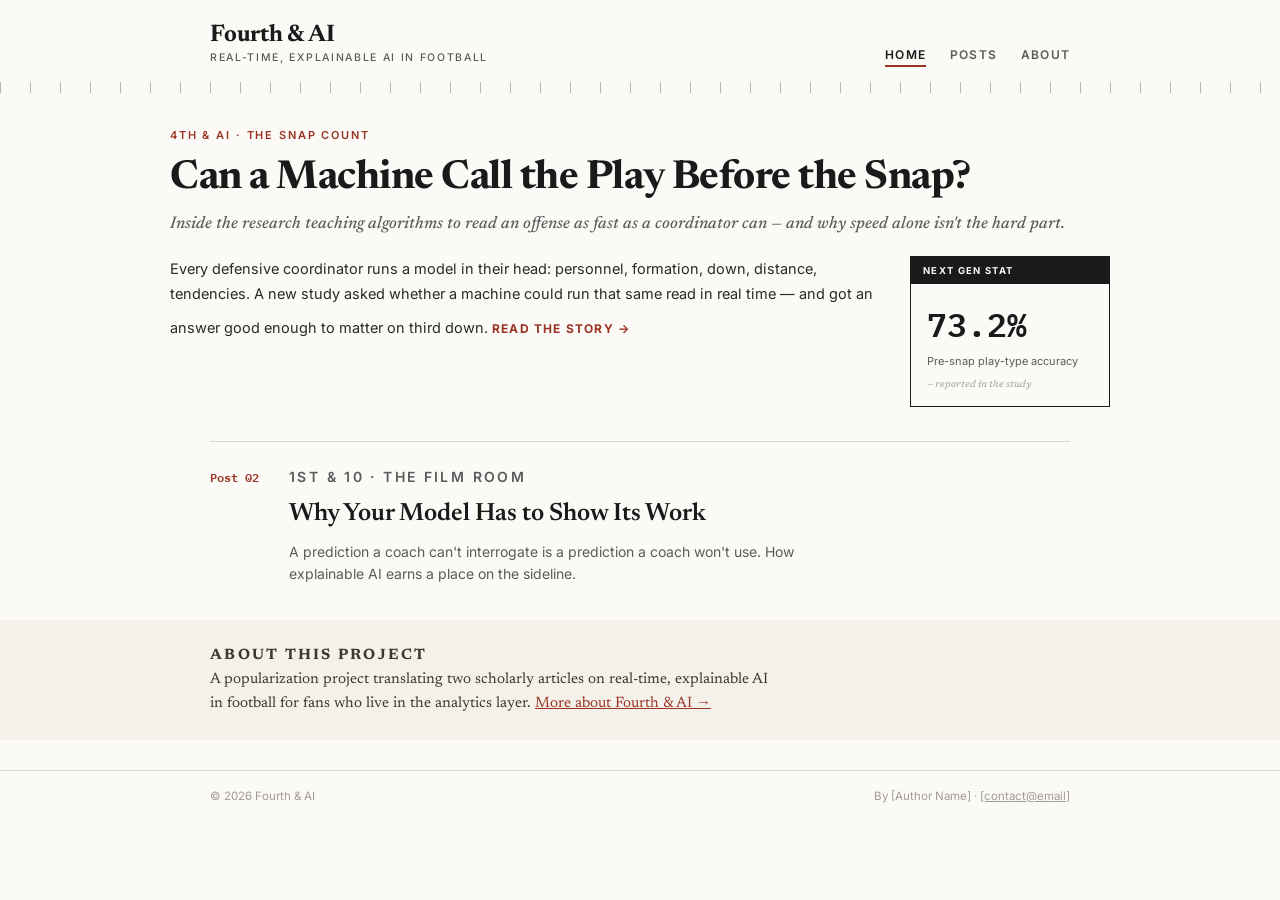
==== index.html @ 86296932 "feat: scaffold Fourth & AI blog Press Box editorial design (Newsreader/Inter/Plex Mono), hand-coded " ====
<!DOCTYPE html>
<html lang="en">
<head>
  <meta charset="UTF-8">
  <meta name="viewport" content="width=device-width, initial-scale=1">
  <title>Fourth &amp; AI — Real-time, explainable AI in football</title>
  <meta name="description" content="A popularization project translating scholarly research on real-time, explainable AI in American football for fans who live in the analytics layer.">

  <link rel="preconnect" href="https://fonts.googleapis.com">
  <link rel="preconnect" href="https://fonts.gstatic.com" crossorigin>
  <link rel="stylesheet" href="https://fonts.googleapis.com/css2?family=Newsreader:ital,opsz,wght@0,6..72,500;0,6..72,600;0,6..72,700;1,6..72,500;1,6..72,600&family=Inter:wght@400;500;600;700&family=IBM+Plex+Mono:wght@500;600&display=swap">
  <link rel="stylesheet" href="assets/css/styles.css">
</head>
<body>
  <a class="skip-link" href="#main">Skip to content</a>

  <header class="site-header">
    <div class="container">
      <nav class="nav" aria-label="Primary">
        <a class="brand" href="index.html">
          Fourth&nbsp;&amp;&nbsp;AI
          <small>Real-time, explainable AI in football</small>
        </a>
        <ul class="nav-links">
          <li><a href="index.html" aria-current="page">Home</a></li>
          <li><a href="posts/play-prediction.html">Posts</a></li>
          <li><a href="about.html">About</a></li>
        </ul>
      </nav>
    </div>
  </header>
  <div class="yard-line" aria-hidden="true"></div>

  <main class="site-main" id="main">

    <!-- ===== Featured lead = Post 1 ===== -->
    <article class="container hero">
      <!-- INSERT: Post 1 down-&-distance kicker / section label -->
      <p class="kicker">4th &amp; AI &middot; The Snap Count</p>
      <h1 class="headline">
        <!-- INSERT: Post 1 title -->
        <a href="posts/play-prediction.html">Can a Machine Call the Play Before the Snap?</a>
      </h1>
      <p class="dek">
        <!-- INSERT: Post 1 dek (one-sentence summary) -->
        Inside the research teaching algorithms to read an offense as fast as a coordinator can — and why speed alone isn't the hard part.
      </p>
      <div class="hero__row">
        <div class="hero__copy">
          <!-- INSERT: Post 1 teaser paragraph (2–3 sentences) -->
          Every defensive coordinator runs a model in their head: personnel, formation,
          down, distance, tendencies. A new study asked whether a machine could run that
          same read in real time — and got an answer good enough to matter on third down.
          <a class="read-link" href="posts/play-prediction.html">Read the story →</a>
        </div>
        <aside class="stat-card" aria-label="Key statistic">
          <div class="stat-card__tag">Next Gen Stat</div>
          <!-- INSERT: Post 1 headline stat -->
          <div class="stat-card__num">73.2%</div>
          <div class="stat-card__label">Pre-snap play-type accuracy</div>
          <div class="stat-card__src">— reported in the study</div>
        </aside>
      </div>
    </article>

    <!-- ===== Second story = Post 2 ===== -->
    <section class="container" aria-label="More posts">
      <div class="second-story">
        <div class="second-story__no">Post&nbsp;02</div>
        <div>
          <!-- INSERT: Post 2 down-&-distance kicker / section label -->
          <p class="kicker">1st &amp; 10 &middot; The Film Room</p>
          <h2 class="second-story__title">
            <!-- INSERT: Post 2 title -->
            <a href="posts/explainable-ai.html">Why Your Model Has to Show Its Work</a>
          </h2>
          <p>
            <!-- INSERT: Post 2 dek / teaser -->
            A prediction a coach can't interrogate is a prediction a coach won't use.
            How explainable AI earns a place on the sideline.
          </p>
        </div>
      </div>
    </section>

    <!-- ===== About teaser ===== -->
    <section class="about-strip" aria-label="About this project">
      <div class="container">
        <p class="about-strip__label">About this project</p>
        <p>
          <!-- INSERT: one-line project description -->
          A popularization project translating two scholarly articles on real-time,
          explainable AI in football for fans who live in the analytics layer.
          <a href="about.html">More about Fourth &amp; AI →</a>
        </p>
      </div>
    </section>

  </main>

  <footer class="site-footer">
    <div class="container">
      <span>© 2026 Fourth &amp; AI</span>
      <span>
        <!-- INSERT: author name + contact -->
        By [Author Name] · <a href="mailto:[contact@email]">[contact@email]</a>
      </span>
    </div>
  </footer>
</body>
</html>
---- assets/css/styles.css ----
/* ============================================================================
   Fourth & AI — Press Box design system
   One stylesheet. Sections: Tokens · Base · A11y · Layout · Header ·
   Progress bar · Editorial primitives · Homepage · Post page · Footer ·
   Responsive. Do not hardcode colors/fonts outside the token block.
   ========================================================================= */

/* ---------- Tokens ------------------------------------------------------- */
:root {
  /* Palette */
  --paper:  #FBFAF7;
  --ink:    #1A1A1A;
  --body:   #2c2a25;
  --muted:  #5b5b5b;
  --faint:  #a09c92;
  --rule:   #dcd9d2;
  --panel:  #f3f1ea;
  --accent: #9a3324;

  /* Type */
  --serif: "Newsreader", Georgia, "Times New Roman", serif;
  --sans:  "Inter", -apple-system, BlinkMacSystemFont, "Segoe UI", sans-serif;
  --mono:  "IBM Plex Mono", ui-monospace, "SF Mono", Menlo, monospace;

  /* Rhythm */
  --gutter: clamp(20px, 5vw, 40px);
  --maxw-wide: 940px;   /* homepage / chrome    */
  --maxw-read: 720px;   /* article reading width */

  --t-fast: .15s ease;
}

/* ---------- Base / reset ------------------------------------------------- */
*, *::before, *::after { box-sizing: border-box; }

html { -webkit-text-size-adjust: 100%; }

body {
  margin: 0;
  background: var(--paper);
  color: var(--ink);
  font-family: var(--sans);
  font-size: 16px;
  line-height: 1.6;
  -webkit-font-smoothing: antialiased;
  text-rendering: optimizeLegibility;
}

img { max-width: 100%; height: auto; display: block; }

a { color: var(--accent); }

h1, h2, h3 { margin: 0; font-weight: 700; }

/* ---------- Accessibility ----------------------------------------------- */
.skip-link {
  position: absolute;
  left: -9999px;
  top: 0;
  background: var(--ink);
  color: var(--paper);
  padding: 10px 16px;
  z-index: 100;
  font-family: var(--sans);
  font-size: 13px;
}
.skip-link:focus { left: 8px; top: 8px; }

:focus-visible {
  outline: 2px solid var(--accent);
  outline-offset: 2px;
  border-radius: 2px;
}

@media (prefers-reduced-motion: reduce) {
  *, *::before, *::after {
    animation-duration: .001ms !important;
    transition-duration: .001ms !important;
    scroll-behavior: auto !important;
  }
}

/* ---------- Layout ------------------------------------------------------- */
.container {
  width: 100%;
  max-width: var(--maxw-wide);
  margin: 0 auto;
  padding-left: var(--gutter);
  padding-right: var(--gutter);
}
.container--read { max-width: var(--maxw-read); }

.site-main { display: block; }

/* ---------- Header / nav ------------------------------------------------- */
.site-header { padding-top: 22px; }

.nav {
  display: flex;
  justify-content: space-between;
  align-items: flex-end;
  gap: 20px;
  padding-bottom: 18px;
}

.brand {
  font-family: var(--serif);
  font-weight: 700;
  font-size: clamp(20px, 3.4vw, 24px);
  letter-spacing: -.01em;
  color: var(--ink);
  text-decoration: none;
  line-height: 1.1;
}
.brand small {
  display: block;
  font-family: var(--sans);
  font-weight: 500;
  font-size: 10.5px;
  letter-spacing: .16em;
  text-transform: uppercase;
  color: var(--muted);
  margin-top: 4px;
}

.nav-links {
  display: flex;
  gap: 24px;
  margin: 0;
  padding: 0;
  list-style: none;
  font-size: 12px;
  font-weight: 600;
  letter-spacing: .1em;
  text-transform: uppercase;
}
.nav-links a {
  color: var(--muted);
  text-decoration: none;
  padding-bottom: 3px;
  transition: color var(--t-fast);
}
.nav-links a:hover { color: var(--ink); }
.nav-links a[aria-current="page"] {
  color: var(--ink);
  border-bottom: 2px solid var(--accent);
}

/* Yard-line hairline divider */
.yard-line {
  height: 11px;
  background: repeating-linear-gradient(90deg, var(--ink) 0 1px, transparent 1px 30px);
  opacity: .30;
}

/* ---------- Field scroll-progress bar ------------------------------------ */
.field-progress {
  position: sticky;
  top: 0;
  z-index: 50;
  height: 26px;
  background: var(--panel);
  border-bottom: 1px solid var(--rule);
  background-image: repeating-linear-gradient(90deg, #cfcbc0 0 1px, transparent 1px 9.9%);
  overflow: hidden;
}
.field-progress__fill {
  position: absolute;
  inset: 0 auto 0 0;
  width: 0;
  background: linear-gradient(90deg, #9a332422, #9a332433);
  border-right: 2px solid var(--accent);
}
.field-progress__ball {
  position: absolute;
  top: 50%;
  left: 0;
  transform: translate(-50%, -50%);
  width: 13px;
  height: 9px;
  background: var(--accent);
  border-radius: 50%;
}
.field-progress__endzone {
  position: absolute;
  inset: 0 0 0 auto;
  width: 9%;
  background: repeating-linear-gradient(45deg, #9a33241a 0 4px, transparent 4px 8px);
  border-left: 1px solid #cfcbc0;
}
.field-progress__nums {
  position: absolute;
  inset: 0;
  display: flex;
  justify-content: space-around;
  align-items: center;
  font-family: var(--mono);
  font-size: 9px;
  color: var(--faint);
  letter-spacing: .05em;
  pointer-events: none;
}

/* ---------- Editorial primitives ---------------------------------------- */
.kicker {
  font-family: var(--sans);
  font-size: 11px;
  font-weight: 600;
  letter-spacing: .17em;
  text-transform: uppercase;
  color: var(--accent);
  margin: 0;
}

.headline {
  font-family: var(--serif);
  font-weight: 700;
  font-size: clamp(28px, 6vw, 40px);
  line-height: 1.1;
  letter-spacing: -.012em;
  color: var(--ink);
  margin: 12px 0 10px;
}
.headline a { color: inherit; text-decoration: none; }
.headline a:hover { color: var(--accent); }

.dek {
  font-family: var(--serif);
  font-style: italic;
  font-weight: 500;
  font-size: clamp(15px, 2.4vw, 17px);
  color: var(--muted);
  margin: 0;
}

.byline {
  font-family: var(--sans);
  font-size: 12px;
  color: var(--muted);
  letter-spacing: .02em;
  margin-top: 14px;
}
.byline b { color: var(--ink); font-weight: 600; }

/* Stat-card callout — shared shell */
.stat-card {
  border: 1px solid var(--ink);
  background: var(--paper);
  flex: 0 0 auto;
}
.stat-card__tag {
  background: var(--ink);
  color: var(--paper);
  font-family: var(--sans);
  font-size: 9.5px;
  font-weight: 700;
  letter-spacing: .14em;
  text-transform: uppercase;
  padding: 6px 12px;
}
.stat-card__num {
  font-family: var(--mono);
  font-weight: 600;
  font-size: 33px;
  padding: 14px 16px 2px;
}
.stat-card__label {
  font-family: var(--sans);
  font-size: 11px;
  color: var(--muted);
  padding: 0 16px 8px;
}
.stat-card__src {
  font-family: var(--serif);
  font-style: italic;
  font-size: 9.5px;
  color: var(--faint);
  padding: 0 16px 13px;
}

/* ---------- Homepage ----------------------------------------------------- */
.hero { padding: 34px 0 26px; }
.hero__row {
  display: flex;
  gap: 34px;
  align-items: flex-start;
  margin-top: 18px;
}
.hero__copy {
  flex: 1;
  font-family: var(--sans);
  font-size: 14.5px;
  line-height: 1.75;
  color: var(--body);
}
.read-link {
  display: inline-block;
  margin-top: 12px;
  font-family: var(--sans);
  font-size: 12px;
  font-weight: 700;
  letter-spacing: .1em;
  text-transform: uppercase;
  color: var(--accent);
  text-decoration: none;
}
.read-link:hover { text-decoration: underline; text-underline-offset: 3px; }
.hero .stat-card { width: 200px; }

.second-story {
  border-top: 1px solid var(--rule);
  margin-top: 8px;
  padding: 22px 0 30px;
  display: flex;
  gap: 30px;
  align-items: baseline;
}
.second-story__no {
  font-family: var(--mono);
  font-size: 12px;
  font-weight: 600;
  color: var(--accent);
  padding-top: 4px;
  white-space: nowrap;
}
.second-story__title {
  font-family: var(--serif);
  font-weight: 600;
  font-size: clamp(20px, 3.6vw, 25px);
  margin: 6px 0;
}
.second-story__title a { color: inherit; text-decoration: none; }
.second-story__title a:hover { color: var(--accent); }
.second-story p {
  font-family: var(--sans);
  font-size: 14px;
  color: var(--muted);
  margin: 0;
  line-height: 1.6;
  max-width: 60ch;
}

.about-strip {
  background: var(--panel);
  margin-top: 4px;
}
.about-strip .container { padding-top: 24px; padding-bottom: 24px; }
.about-strip__label {
  font-family: var(--sans);
  font-size: 10.5px;
  font-weight: 700;
  letter-spacing: .15em;
  text-transform: uppercase;
  color: var(--muted);
  margin: 0 0 7px;
}
.about-strip p {
  font-family: var(--serif);
  font-size: 15px;
  color: #3a382f;
  margin: 0;
  max-width: 62ch;
  line-height: 1.6;
}
.about-strip a { color: var(--accent); }

/* ---------- Post page ---------------------------------------------------- */
.article { padding: 30px 0 10px; }

.prose {
  font-family: var(--sans);
  font-size: 16px;
  line-height: 1.85;
  color: var(--body);
  margin-top: 22px;
}
.prose p { margin: 0 0 16px; }
.prose a {
  color: var(--accent);
  text-decoration: underline;
  text-underline-offset: 3px;
  text-decoration-thickness: 1px;
  font-weight: 500;
}
.prose h2 {
  font-family: var(--serif);
  font-weight: 600;
  font-size: 24px;
  margin: 30px 0 10px;
}

/* In-article floated stat card */
.stat-card--float {
  float: right;
  width: 200px;
  margin: 4px 0 18px 28px;
}

/* Coach's-note pull quote */
.coach-note {
  clear: both;
  border-left: 3px solid var(--accent);
  margin: 24px 0;
  padding: 6px 0 6px 22px;
}
.coach-note__label {
  font-family: var(--sans);
  font-size: 10px;
  font-weight: 700;
  letter-spacing: .18em;
  text-transform: uppercase;
  color: var(--accent);
  margin: 0 0 7px;
}
.coach-note__quote {
  font-family: var(--serif);
  font-style: italic;
  font-weight: 500;
  font-size: clamp(19px, 3.4vw, 22px);
  line-height: 1.4;
  color: var(--ink);
  margin: 0;
}

/* Game Notes — Sources box */
.sources {
  clear: both;
  border-top: 2px solid var(--ink);
  margin-top: 28px;
  padding-top: 14px;
}
.sources__label {
  font-family: var(--sans);
  font-size: 10.5px;
  font-weight: 700;
  letter-spacing: .16em;
  text-transform: uppercase;
  color: var(--muted);
  margin: 0 0 10px;
}
.sources__item {
  font-family: var(--sans);
  font-size: 13px;
  color: #3a382f;
  line-height: 1.6;
  margin: 0 0 8px;
}
.sources__item cite { font-style: italic; }
.sources__item a { color: var(--accent); }

/* ---------- Footer ------------------------------------------------------- */
.site-footer {
  border-top: 1px solid var(--rule);
  margin-top: 30px;
}
.site-footer .container {
  padding-top: 16px;
  padding-bottom: 22px;
  display: flex;
  justify-content: space-between;
  gap: 16px;
  flex-wrap: wrap;
  font-family: var(--sans);
  font-size: 11.5px;
  color: var(--faint);
}
.site-footer a { color: var(--faint); }
.site-footer a:hover { color: var(--accent); }

/* ---------- Responsive (<= 720px) --------------------------------------- */
@media (max-width: 720px) {
  .nav {
    flex-direction: column;
    align-items: flex-start;
    gap: 14px;
  }
  .nav-links { gap: 18px; flex-wrap: wrap; }

  .hero__row { flex-direction: column; gap: 22px; }
  .hero .stat-card { width: 100%; }

  .second-story { flex-direction: column; gap: 8px; }

  .stat-card--float {
    float: none;
    width: 100%;
    margin: 18px 0;
  }
}
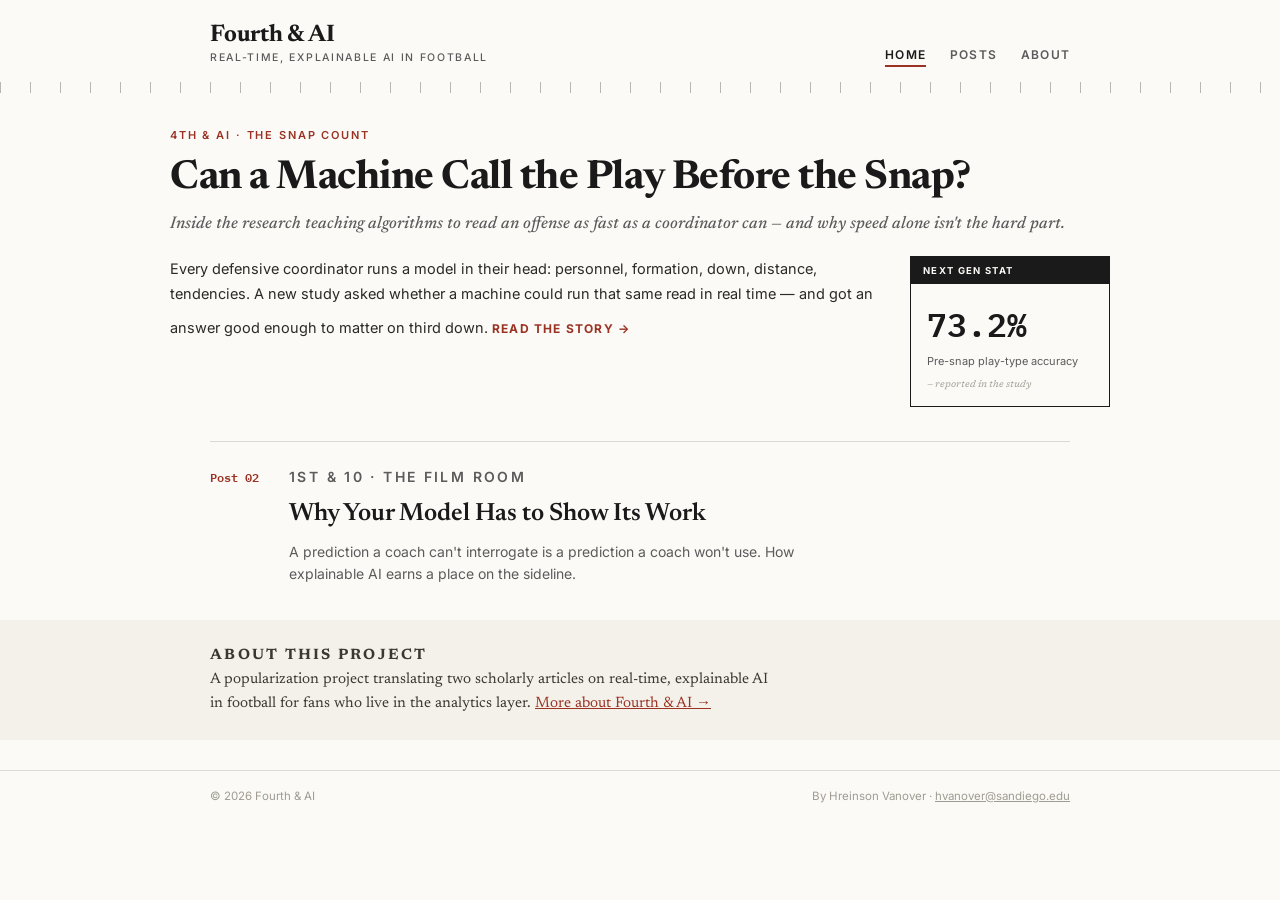
==== commit 58af5a74: "content: add author identity and About copy (Hreinson Vanover) - Footer contact on all pages: Hreins" ====
--- a/index.html
+++ b/index.html
@@ -102,8 +102,7 @@
     <div class="container">
       <span>© 2026 Fourth &amp; AI</span>
       <span>
-        <!-- INSERT: author name + contact -->
-        By [Author Name] · <a href="mailto:[contact@email]">[contact@email]</a>
+        By Hreinson Vanover · <a href="mailto:hvanover@sandiego.edu">hvanover@sandiego.edu</a>
       </span>
     </div>
   </footer>
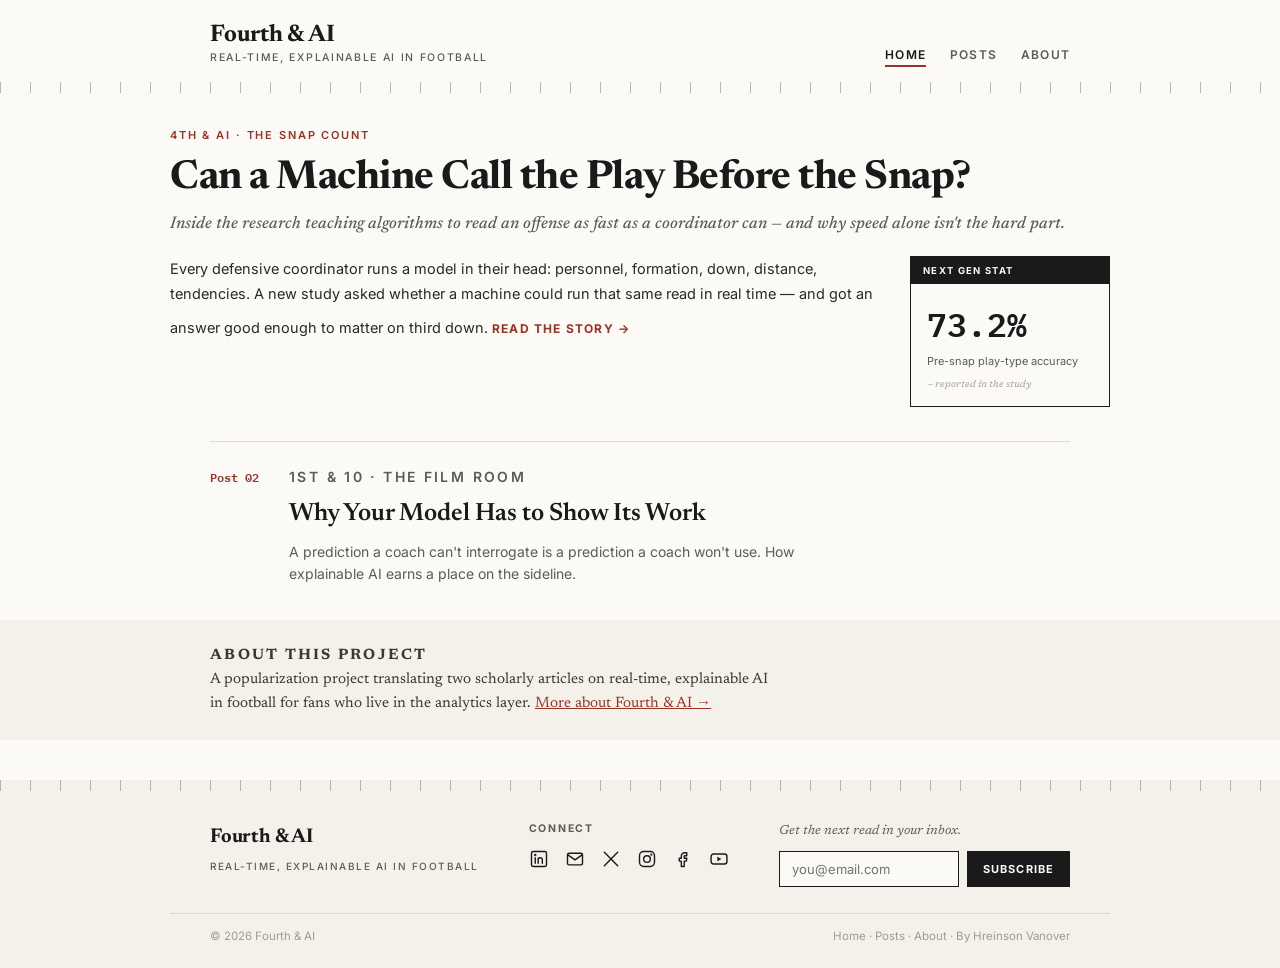
==== commit 2458475f: "feat: add richer footer, connect icons, decorative subscribe, post sign-off/share/back-to-top - Site" ====
--- a/index.html
+++ b/index.html
@@ -99,10 +99,35 @@
   </main>
 
   <footer class="site-footer">
-    <div class="container">
+    <div class="site-footer__yard" aria-hidden="true"></div>
+    <div class="container site-footer__grid">
+      <div class="site-footer__brand">
+        <span class="site-footer__name">Fourth &amp; AI</span>
+        <span class="site-footer__tag">Real-time, explainable AI in football</span>
+      </div>
+      <div class="connect">
+        <p class="connect__label">Connect</p>
+        <div class="connect__icons">
+          <a class="connect__icon" href="https://www.linkedin.com/in/hreinsonvanover/" target="_blank" rel="noopener" aria-label="LinkedIn"><svg viewBox="0 0 24 24"><rect x="3" y="3" width="18" height="18" rx="2"/><line x1="7.5" y1="10.5" x2="7.5" y2="17"/><circle cx="7.5" cy="7.2" r="0.6"/><path d="M11 17v-4a2.5 2.5 0 0 1 5 0v4M11 11v6"/></svg></a>
+          <a class="connect__icon" href="mailto:hvanover@sandiego.edu" aria-label="Email"><svg viewBox="0 0 24 24"><rect x="3" y="5" width="18" height="14" rx="2"/><path d="M3.5 7l8.5 6 8.5-6"/></svg></a>
+          <span class="connect__icon connect__icon--dead" aria-hidden="true"><svg viewBox="0 0 24 24"><path d="M4 4l16 16M20 4L4 20"/></svg></span>
+          <span class="connect__icon connect__icon--dead" aria-hidden="true"><svg viewBox="0 0 24 24"><rect x="3" y="3" width="18" height="18" rx="5"/><circle cx="12" cy="12" r="4"/><circle cx="17.2" cy="6.8" r="0.5"/></svg></span>
+          <span class="connect__icon connect__icon--dead" aria-hidden="true"><svg viewBox="0 0 24 24"><path d="M14 8h2.5V4.5H14a4 4 0 0 0-4 4V11H7.5v3.5H10V21h3.5v-6.5H16L16.5 11H13.5V8.5A.5.5 0 0 1 14 8z"/></svg></span>
+          <span class="connect__icon connect__icon--dead" aria-hidden="true"><svg viewBox="0 0 24 24"><rect x="2.5" y="6" width="19" height="12" rx="3"/><path d="M10 9.2l5 2.8-5 2.8z" fill="currentColor" stroke="none"/></svg></span>
+        </div>
+      </div>
+      <div class="subscribe">
+        <label class="subscribe__label" for="sub-footer">Get the next read in your inbox.</label>
+        <form class="subscribe__form" onsubmit="return false">
+          <input class="subscribe__input" id="sub-footer" type="email" placeholder="you@email.com" aria-label="Email address">
+          <button class="subscribe__btn" type="button">Subscribe</button>
+        </form>
+      </div>
+    </div>
+    <div class="container site-footer__base">
       <span>© 2026 Fourth &amp; AI</span>
-      <span>
-        By Hreinson Vanover · <a href="mailto:hvanover@sandiego.edu">hvanover@sandiego.edu</a>
+      <span class="site-footer__nav">
+        <a href="index.html">Home</a> · <a href="posts/play-prediction.html">Posts</a> · <a href="about.html">About</a> · By Hreinson Vanover
       </span>
     </div>
   </footer>
--- a/assets/css/styles.css
+++ b/assets/css/styles.css
@@ -448,24 +448,210 @@
 .sources__item cite { font-style: italic; }
 .sources__item a { color: var(--accent); }
 
-/* ---------- Footer ------------------------------------------------------- */
+/* ---------- Footer / Connect / Subscribe -------------------------------- */
 .site-footer {
+  margin-top: 40px;
+  background: var(--panel);
+}
+.site-footer__yard {
+  height: 11px;
+  background: repeating-linear-gradient(90deg, var(--ink) 0 1px, transparent 1px 30px);
+  opacity: .30;
+}
+.site-footer__grid {
+  display: flex;
+  justify-content: space-between;
+  gap: 40px;
+  flex-wrap: wrap;
+  padding-top: 30px;
+  padding-bottom: 26px;
+  font-family: var(--sans);
+}
+.site-footer__name {
+  display: block;
+  font-family: var(--serif);
+  font-weight: 700;
+  font-size: 20px;
+  letter-spacing: -.01em;
+  color: var(--ink);
+}
+.site-footer__tag {
+  display: block;
+  margin-top: 5px;
+  font-size: 10px;
+  font-weight: 500;
+  letter-spacing: .15em;
+  text-transform: uppercase;
+  color: var(--muted);
+}
+
+/* Connect — shared icon row (footer + post sign-off) */
+.connect__label {
+  margin: 0 0 12px;
+  font-size: 10.5px;
+  font-weight: 700;
+  letter-spacing: .16em;
+  text-transform: uppercase;
+  color: var(--muted);
+}
+.connect__icons { display: flex; gap: 16px; }
+.connect__icon {
+  display: inline-flex;
+  width: 20px;
+  height: 20px;
+  color: var(--ink);
+}
+.connect__icon svg {
+  width: 100%;
+  height: 100%;
+  stroke: currentColor;
+  stroke-width: 1.7;
+  fill: none;
+  stroke-linecap: round;
+  stroke-linejoin: round;
+}
+a.connect__icon { transition: color var(--t-fast), transform var(--t-fast); }
+a.connect__icon:hover { color: var(--accent); transform: translateY(-2px); }
+.connect__icon--dead { cursor: default; }
+
+/* Subscribe — decorative only (inert by design) */
+.subscribe__label {
+  display: block;
+  margin-bottom: 10px;
+  font-family: var(--serif);
+  font-style: italic;
+  font-size: 13px;
+  color: var(--muted);
+}
+.subscribe__form { display: flex; gap: 8px; flex-wrap: wrap; }
+.subscribe__input {
+  width: 180px;
+  max-width: 100%;
+  padding: 9px 12px;
+  font-family: var(--sans);
+  font-size: 13px;
+  color: var(--ink);
+  background: var(--paper);
+  border: 1px solid var(--ink);
+  border-radius: 0;
+  outline: none;
+}
+.subscribe__btn {
+  padding: 9px 16px;
+  font-family: var(--sans);
+  font-size: 11px;
+  font-weight: 700;
+  letter-spacing: .1em;
+  text-transform: uppercase;
+  color: var(--paper);
+  background: var(--ink);
+  border: 0;
+  cursor: pointer;
+  transition: background var(--t-fast);
+}
+.subscribe__btn:hover { background: var(--accent); }
+
+/* Footer base row */
+.site-footer__base {
+  display: flex;
+  justify-content: space-between;
+  gap: 10px 16px;
+  flex-wrap: wrap;
+  padding-top: 13px;
+  padding-bottom: 22px;
   border-top: 1px solid var(--rule);
-  margin-top: 30px;
-}
-.site-footer .container {
-  padding-top: 16px;
-  padding-bottom: 22px;
-  display: flex;
-  justify-content: space-between;
-  gap: 16px;
-  flex-wrap: wrap;
   font-family: var(--sans);
   font-size: 11.5px;
   color: var(--faint);
 }
-.site-footer a { color: var(--faint); }
-.site-footer a:hover { color: var(--accent); }
+.site-footer__base a { color: var(--faint); text-decoration: none; }
+.site-footer__base a:hover { color: var(--accent); }
+
+/* ---------- Post engagement: sign-off · share · back-to-top ------------- */
+.post-signoff {
+  clear: both;
+  margin-top: 30px;
+  padding: 22px 24px;
+  background: var(--panel);
+  border: 1px solid var(--rule);
+  display: flex;
+  justify-content: space-between;
+  align-items: center;
+  gap: 24px;
+  flex-wrap: wrap;
+}
+.post-signoff__lead {
+  margin: 0 0 4px;
+  font-family: var(--serif);
+  font-style: italic;
+  font-size: 16px;
+  color: var(--ink);
+}
+.post-signoff__sub {
+  margin: 0;
+  font-family: var(--sans);
+  font-size: 12px;
+  color: var(--muted);
+}
+
+.share { display: flex; align-items: center; gap: 12px; margin-top: 14px; }
+.share__label {
+  font-family: var(--sans);
+  font-size: 10.5px;
+  font-weight: 700;
+  letter-spacing: .16em;
+  text-transform: uppercase;
+  color: var(--muted);
+}
+.share__icons { display: flex; gap: 12px; }
+.share__icons a {
+  display: inline-flex;
+  width: 18px;
+  height: 18px;
+  color: var(--ink);
+  transition: color var(--t-fast), transform var(--t-fast);
+}
+.share__icons svg {
+  width: 100%;
+  height: 100%;
+  stroke: currentColor;
+  stroke-width: 1.7;
+  fill: none;
+  stroke-linecap: round;
+  stroke-linejoin: round;
+}
+.share__icons a:hover { color: var(--accent); transform: translateY(-2px); }
+
+.back-to-top {
+  position: fixed;
+  right: 20px;
+  bottom: 20px;
+  z-index: 60;
+  width: 42px;
+  height: 42px;
+  display: flex;
+  align-items: center;
+  justify-content: center;
+  color: var(--paper);
+  background: var(--ink);
+  border: 0;
+  cursor: pointer;
+  opacity: 0;
+  pointer-events: none;
+  transform: translateY(8px);
+  transition: opacity .2s, transform .2s, background var(--t-fast);
+}
+.back-to-top.is-visible { opacity: 1; pointer-events: auto; transform: translateY(0); }
+.back-to-top:hover { background: var(--accent); }
+.back-to-top svg {
+  width: 18px;
+  height: 18px;
+  stroke: currentColor;
+  stroke-width: 2;
+  fill: none;
+  stroke-linecap: round;
+  stroke-linejoin: round;
+}
 
 /* ---------- Responsive (<= 720px) --------------------------------------- */
 @media (max-width: 720px) {
@@ -486,4 +672,10 @@
     width: 100%;
     margin: 18px 0;
   }
-}
+
+  .site-footer__grid { flex-direction: column; gap: 26px; }
+  .connect__icons { flex-wrap: wrap; }
+  .subscribe__input { width: 100%; }
+  .post-signoff { flex-direction: column; align-items: flex-start; }
+  .back-to-top { right: 14px; bottom: 14px; }
+}
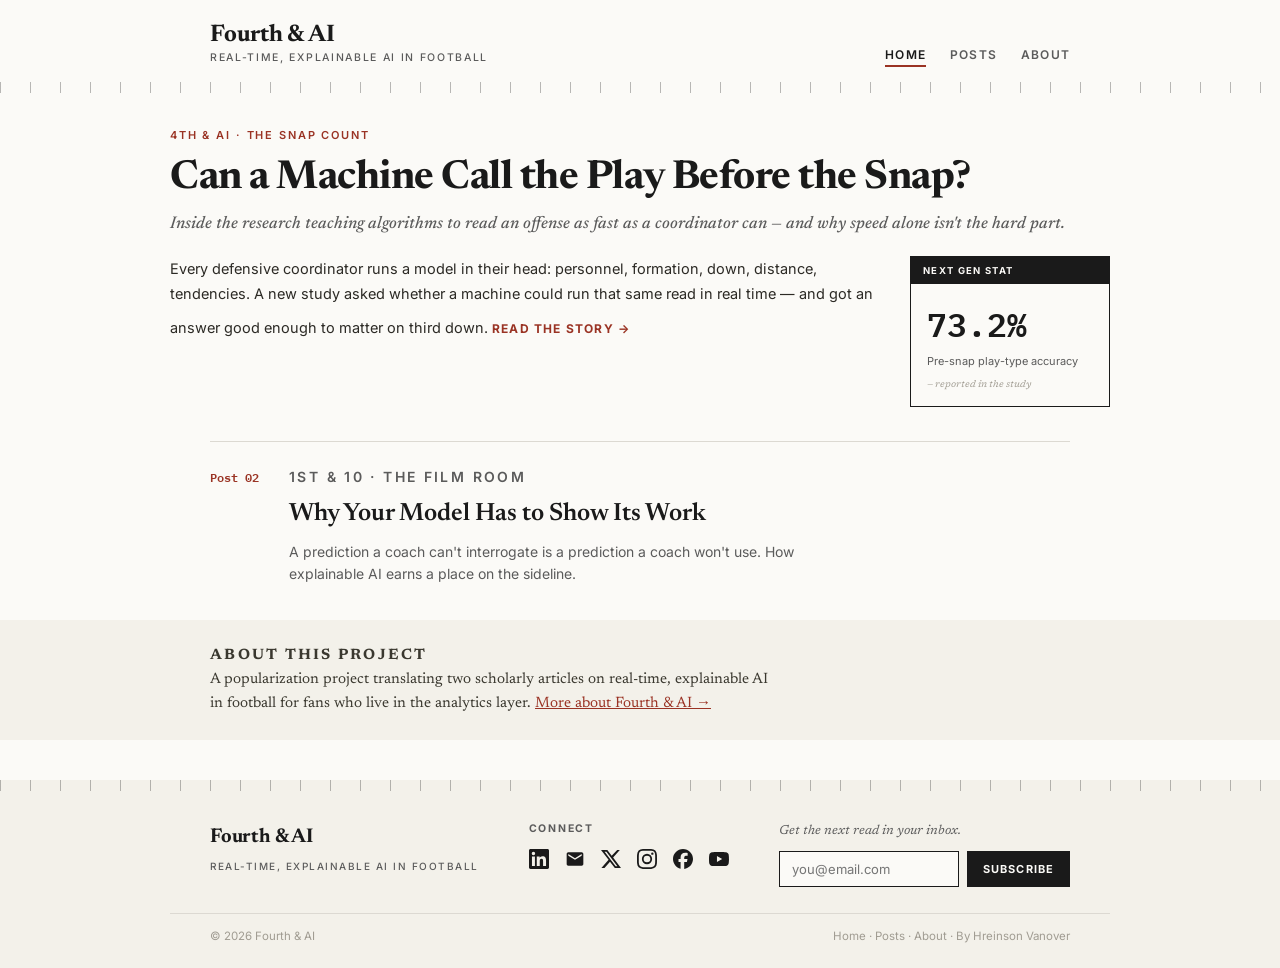
==== commit 0913951d: "fix: replace placeholder connect/share icons with accurate brand glyphs The hand-drawn rect/path SVG" ====
--- a/index.html
+++ b/index.html
@@ -108,12 +108,12 @@
       <div class="connect">
         <p class="connect__label">Connect</p>
         <div class="connect__icons">
-          <a class="connect__icon" href="https://www.linkedin.com/in/hreinsonvanover/" target="_blank" rel="noopener" aria-label="LinkedIn"><svg viewBox="0 0 24 24"><rect x="3" y="3" width="18" height="18" rx="2"/><line x1="7.5" y1="10.5" x2="7.5" y2="17"/><circle cx="7.5" cy="7.2" r="0.6"/><path d="M11 17v-4a2.5 2.5 0 0 1 5 0v4M11 11v6"/></svg></a>
-          <a class="connect__icon" href="mailto:hvanover@sandiego.edu" aria-label="Email"><svg viewBox="0 0 24 24"><rect x="3" y="5" width="18" height="14" rx="2"/><path d="M3.5 7l8.5 6 8.5-6"/></svg></a>
-          <span class="connect__icon connect__icon--dead" aria-hidden="true"><svg viewBox="0 0 24 24"><path d="M4 4l16 16M20 4L4 20"/></svg></span>
-          <span class="connect__icon connect__icon--dead" aria-hidden="true"><svg viewBox="0 0 24 24"><rect x="3" y="3" width="18" height="18" rx="5"/><circle cx="12" cy="12" r="4"/><circle cx="17.2" cy="6.8" r="0.5"/></svg></span>
-          <span class="connect__icon connect__icon--dead" aria-hidden="true"><svg viewBox="0 0 24 24"><path d="M14 8h2.5V4.5H14a4 4 0 0 0-4 4V11H7.5v3.5H10V21h3.5v-6.5H16L16.5 11H13.5V8.5A.5.5 0 0 1 14 8z"/></svg></span>
-          <span class="connect__icon connect__icon--dead" aria-hidden="true"><svg viewBox="0 0 24 24"><rect x="2.5" y="6" width="19" height="12" rx="3"/><path d="M10 9.2l5 2.8-5 2.8z" fill="currentColor" stroke="none"/></svg></span>
+          <a class="connect__icon" href="https://www.linkedin.com/in/hreinsonvanover/" target="_blank" rel="noopener" aria-label="LinkedIn"><svg viewBox="0 0 24 24"><path d="M20.447 20.452h-3.554v-5.569c0-1.328-.027-3.037-1.852-3.037-1.853 0-2.136 1.445-2.136 2.939v5.667H9.351V9h3.414v1.561h.046c.477-.9 1.637-1.85 3.37-1.85 3.601 0 4.267 2.37 4.267 5.455v6.286zM5.337 7.433a2.062 2.062 0 0 1-2.063-2.065 2.064 2.064 0 1 1 2.063 2.065zm1.782 13.019H3.555V9h3.564v11.452zM22.225 0H1.771C.792 0 0 .774 0 1.729v20.542C0 23.227.792 24 1.771 24h20.451C23.2 24 24 23.227 24 22.271V1.729C24 .774 23.2 0 22.222 0h.003z"/></svg></a>
+          <a class="connect__icon" href="mailto:hvanover@sandiego.edu" aria-label="Email"><svg viewBox="0 0 24 24"><path d="M20 4H4c-1.1 0-2 .9-2 2v12c0 1.1.9 2 2 2h16c1.1 0 2-.9 2-2V6c0-1.1-.9-2-2-2zm0 4-8 5-8-5V6l8 5 8-5v2z"/></svg></a>
+          <span class="connect__icon connect__icon--dead" aria-hidden="true"><svg viewBox="0 0 24 24"><path d="M18.901 1.153h3.68l-8.04 9.19L24 22.846h-7.406l-5.8-7.584-6.638 7.584H.474l8.6-9.83L0 1.154h7.594l5.243 6.932 6.591-6.933zm-1.291 19.494h2.039L6.486 3.24H4.298z"/></svg></span>
+          <span class="connect__icon connect__icon--dead" aria-hidden="true"><svg viewBox="0 0 24 24"><path d="M12 2.163c3.204 0 3.584.012 4.85.07 3.252.148 4.771 1.691 4.919 4.919.058 1.265.069 1.645.069 4.849 0 3.205-.012 3.584-.069 4.849-.149 3.225-1.664 4.771-4.919 4.919-1.266.058-1.644.07-4.85.07-3.204 0-3.584-.012-4.849-.07-3.26-.149-4.771-1.699-4.919-4.92-.058-1.265-.07-1.644-.07-4.849 0-3.204.013-3.583.07-4.849.149-3.227 1.664-4.771 4.919-4.919 1.266-.057 1.645-.069 4.849-.069zM12 0C8.741 0 8.333.014 7.053.072 2.695.272.273 2.69.073 7.052.014 8.333 0 8.741 0 12c0 3.259.014 3.668.072 4.948.2 4.358 2.618 6.78 6.98 6.98C8.333 23.986 8.741 24 12 24c3.259 0 3.668-.014 4.948-.072 4.354-.2 6.782-2.618 6.979-6.98.059-1.28.073-1.689.073-4.948 0-3.259-.014-3.667-.072-4.947-.196-4.354-2.617-6.78-6.979-6.98C15.668.014 15.259 0 12 0zm0 5.838a6.162 6.162 0 1 0 0 12.324 6.162 6.162 0 0 0 0-12.324zM12 16a4 4 0 1 1 0-8 4 4 0 0 1 0 8zm6.406-11.845a1.44 1.44 0 1 0 0 2.881 1.44 1.44 0 0 0 0-2.881z"/></svg></span>
+          <span class="connect__icon connect__icon--dead" aria-hidden="true"><svg viewBox="0 0 24 24"><path d="M9.101 23.691v-7.98H6.627v-3.667h2.474v-1.58c0-4.085 1.848-5.978 5.858-5.978.401 0 .955.042 1.468.103a8.68 8.68 0 0 1 1.141.195v3.325a8.623 8.623 0 0 0-.653-.036 26.805 26.805 0 0 0-.733-.009c-.707 0-1.259.096-1.675.309a1.686 1.686 0 0 0-.679.622c-.258.42-.374.995-.374 1.752v1.297h3.919l-.386 2.103-.287 1.564h-3.246v8.245C19.396 23.238 24 18.179 24 12.044c0-6.628-5.373-12.001-12-12.001S0 5.416 0 12.044c0 5.628 3.874 10.35 9.101 11.647z"/></svg></span>
+          <span class="connect__icon connect__icon--dead" aria-hidden="true"><svg viewBox="0 0 24 24"><path d="M23.498 6.186a3.016 3.016 0 0 0-2.122-2.136C19.505 3.545 12 3.545 12 3.545s-7.505 0-9.377.505A3.017 3.017 0 0 0 .502 6.186C0 8.07 0 12 0 12s0 3.93.502 5.814a3.016 3.016 0 0 0 2.122 2.136c1.871.505 9.376.505 9.376.505s7.505 0 9.377-.505a3.015 3.015 0 0 0 2.122-2.136C24 15.93 24 12 24 12s0-3.93-.502-5.814zM9.545 15.568V8.432L15.818 12l-6.273 3.568z"/></svg></span>
         </div>
       </div>
       <div class="subscribe">
--- a/assets/css/styles.css
+++ b/assets/css/styles.css
@@ -504,11 +504,7 @@
 .connect__icon svg {
   width: 100%;
   height: 100%;
-  stroke: currentColor;
-  stroke-width: 1.7;
-  fill: none;
-  stroke-linecap: round;
-  stroke-linejoin: round;
+  fill: currentColor;
 }
 a.connect__icon { transition: color var(--t-fast), transform var(--t-fast); }
 a.connect__icon:hover { color: var(--accent); transform: translateY(-2px); }
@@ -614,11 +610,7 @@
 .share__icons svg {
   width: 100%;
   height: 100%;
-  stroke: currentColor;
-  stroke-width: 1.7;
-  fill: none;
-  stroke-linecap: round;
-  stroke-linejoin: round;
+  fill: currentColor;
 }
 .share__icons a:hover { color: var(--accent); transform: translateY(-2px); }
 
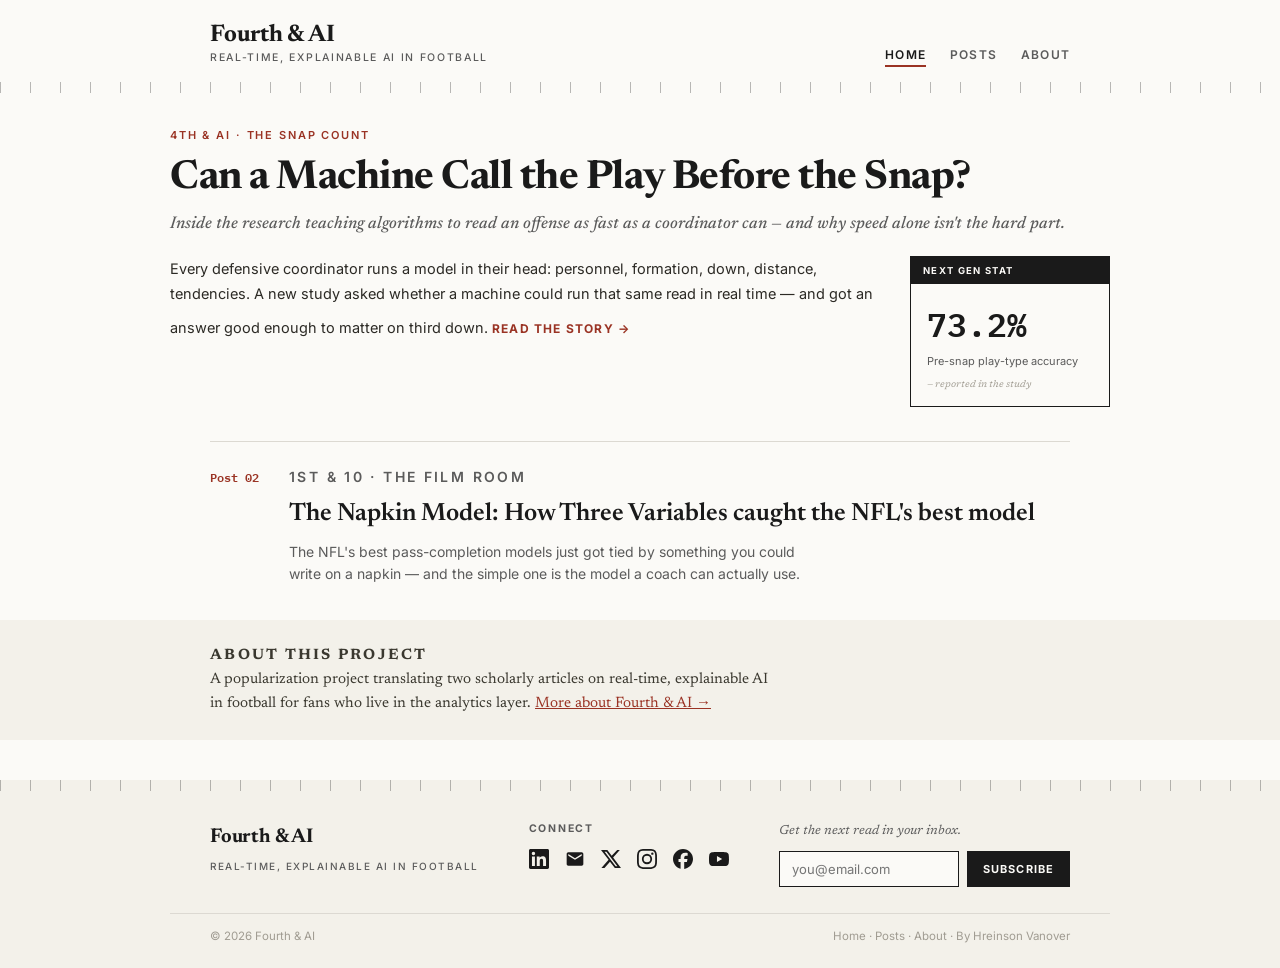
==== commit 87299ee1: "content: publish post — The Napkin Model (explainable-ai), update homepage - Inserted article 1 verb" ====
--- a/index.html
+++ b/index.html
@@ -68,16 +68,12 @@
       <div class="second-story">
         <div class="second-story__no">Post&nbsp;02</div>
         <div>
-          <!-- INSERT: Post 2 down-&-distance kicker / section label -->
           <p class="kicker">1st &amp; 10 &middot; The Film Room</p>
           <h2 class="second-story__title">
-            <!-- INSERT: Post 2 title -->
-            <a href="posts/explainable-ai.html">Why Your Model Has to Show Its Work</a>
+            <a href="posts/explainable-ai.html">The Napkin Model: How Three Variables caught the NFL's best model</a>
           </h2>
           <p>
-            <!-- INSERT: Post 2 dek / teaser -->
-            A prediction a coach can't interrogate is a prediction a coach won't use.
-            How explainable AI earns a place on the sideline.
+            The NFL's best pass-completion models just got tied by something you could write on a napkin — and the simple one is the model a coach can actually use.
           </p>
         </div>
       </div>
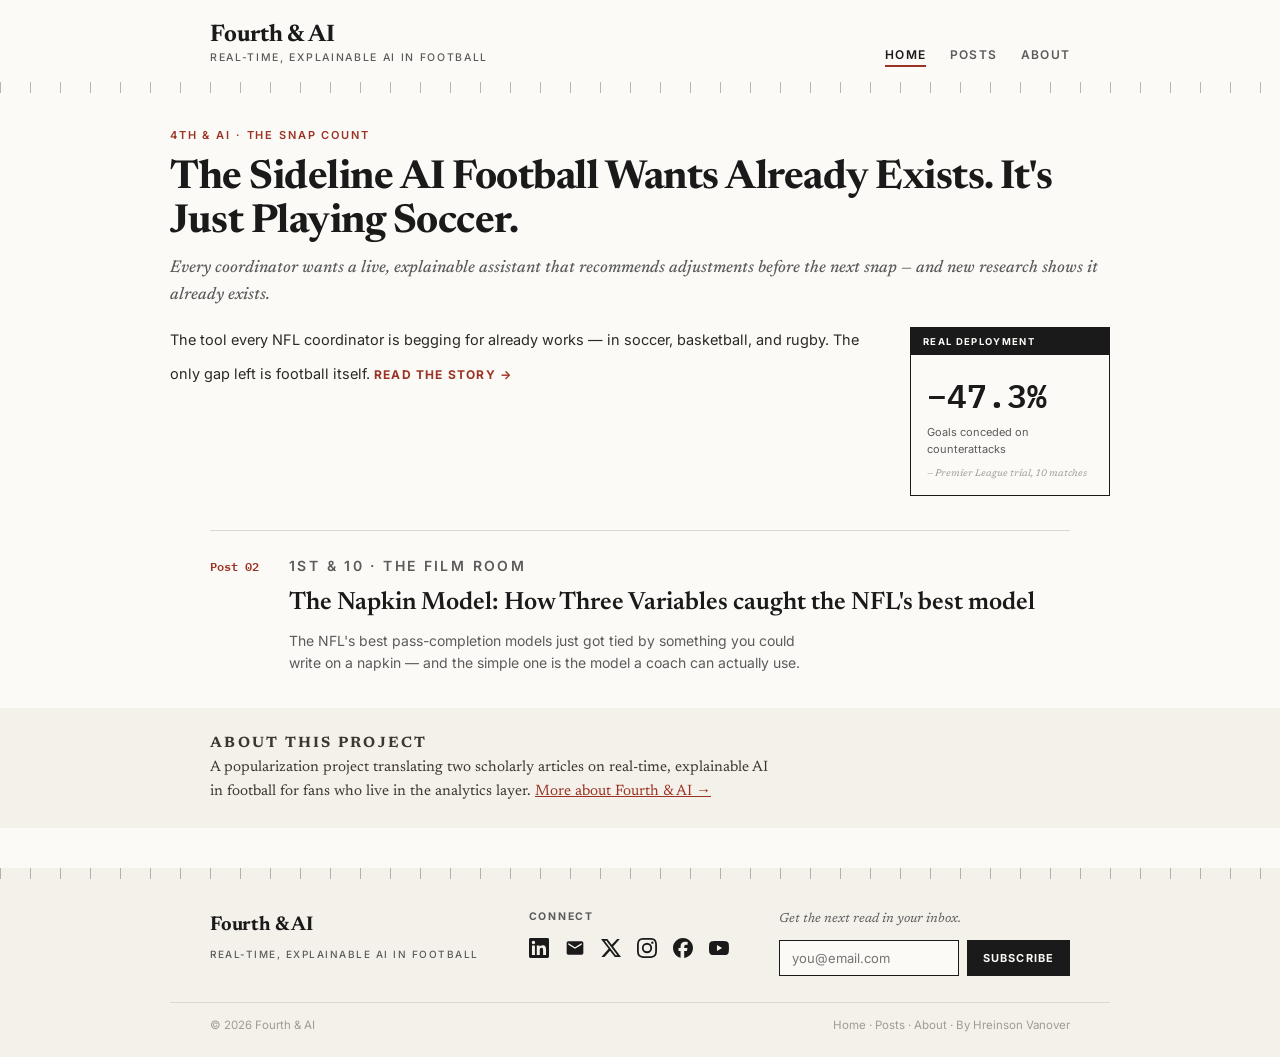
==== commit 10f73491: "content: publish post — The Sideline AI (play-prediction), update homepage - Inserted article 2 verb" ====
--- a/index.html
+++ b/index.html
@@ -35,30 +35,23 @@
 
     <!-- ===== Featured lead = Post 1 ===== -->
     <article class="container hero">
-      <!-- INSERT: Post 1 down-&-distance kicker / section label -->
       <p class="kicker">4th &amp; AI &middot; The Snap Count</p>
       <h1 class="headline">
-        <!-- INSERT: Post 1 title -->
-        <a href="posts/play-prediction.html">Can a Machine Call the Play Before the Snap?</a>
+        <a href="posts/play-prediction.html">The Sideline AI Football Wants Already Exists. It's Just Playing Soccer.</a>
       </h1>
       <p class="dek">
-        <!-- INSERT: Post 1 dek (one-sentence summary) -->
-        Inside the research teaching algorithms to read an offense as fast as a coordinator can — and why speed alone isn't the hard part.
+        Every coordinator wants a live, explainable assistant that recommends adjustments before the next snap — and new research shows it already exists.
       </p>
       <div class="hero__row">
         <div class="hero__copy">
-          <!-- INSERT: Post 1 teaser paragraph (2–3 sentences) -->
-          Every defensive coordinator runs a model in their head: personnel, formation,
-          down, distance, tendencies. A new study asked whether a machine could run that
-          same read in real time — and got an answer good enough to matter on third down.
+          The tool every NFL coordinator is begging for already works — in soccer, basketball, and rugby. The only gap left is football itself.
           <a class="read-link" href="posts/play-prediction.html">Read the story →</a>
         </div>
         <aside class="stat-card" aria-label="Key statistic">
-          <div class="stat-card__tag">Next Gen Stat</div>
-          <!-- INSERT: Post 1 headline stat -->
-          <div class="stat-card__num">73.2%</div>
-          <div class="stat-card__label">Pre-snap play-type accuracy</div>
-          <div class="stat-card__src">— reported in the study</div>
+          <div class="stat-card__tag">Real deployment</div>
+          <div class="stat-card__num">−47.3%</div>
+          <div class="stat-card__label">Goals conceded on counterattacks</div>
+          <div class="stat-card__src">— Premier League trial, 10 matches</div>
         </aside>
       </div>
     </article>
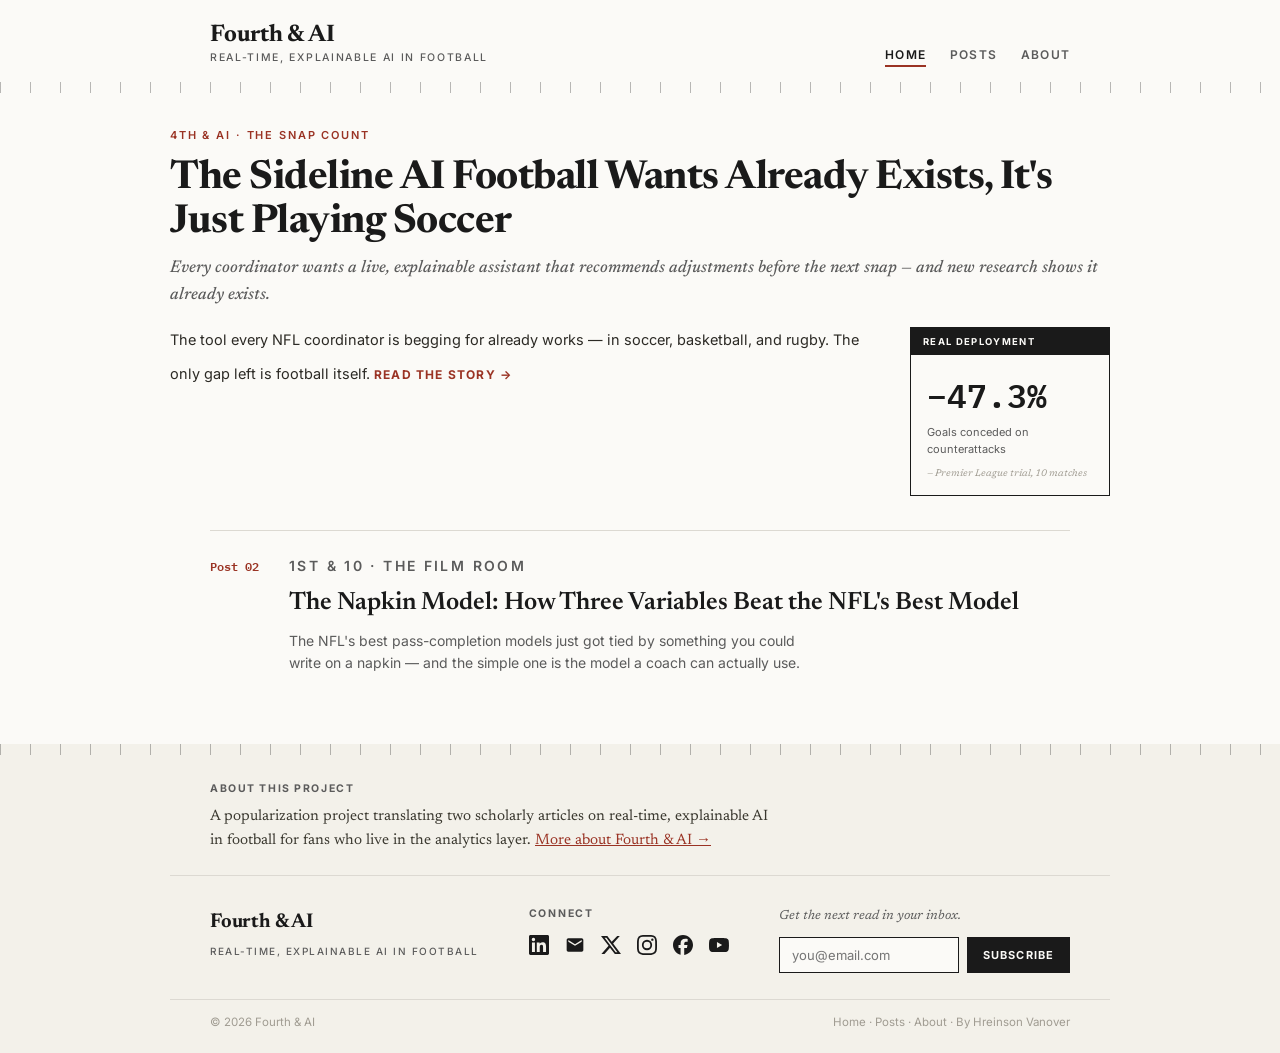
==== commit 0770fc02: "content: retitle both posts and fix stale about.html post links - Napkin Model: 'caught the NFL's be" ====
--- a/index.html
+++ b/index.html
@@ -23,7 +23,7 @@
         </a>
         <ul class="nav-links">
           <li><a href="index.html" aria-current="page">Home</a></li>
-          <li><a href="posts/play-prediction.html">Posts</a></li>
+          <li><a href="posts.html">Posts</a></li>
           <li><a href="about.html">About</a></li>
         </ul>
       </nav>
@@ -37,7 +37,7 @@
     <article class="container hero">
       <p class="kicker">4th &amp; AI &middot; The Snap Count</p>
       <h1 class="headline">
-        <a href="posts/play-prediction.html">The Sideline AI Football Wants Already Exists. It's Just Playing Soccer.</a>
+        <a href="posts/play-prediction.html">The Sideline AI Football Wants Already Exists, It's Just Playing Soccer</a>
       </h1>
       <p class="dek">
         Every coordinator wants a live, explainable assistant that recommends adjustments before the next snap — and new research shows it already exists.
@@ -63,7 +63,7 @@
         <div>
           <p class="kicker">1st &amp; 10 &middot; The Film Room</p>
           <h2 class="second-story__title">
-            <a href="posts/explainable-ai.html">The Napkin Model: How Three Variables caught the NFL's best model</a>
+            <a href="posts/explainable-ai.html">The Napkin Model: How Three Variables Beat the NFL's Best Model</a>
           </h2>
           <p>
             The NFL's best pass-completion models just got tied by something you could write on a napkin — and the simple one is the model a coach can actually use.
@@ -72,23 +72,14 @@
       </div>
     </section>
 
-    <!-- ===== About teaser ===== -->
-    <section class="about-strip" aria-label="About this project">
-      <div class="container">
-        <p class="about-strip__label">About this project</p>
-        <p>
-          <!-- INSERT: one-line project description -->
-          A popularization project translating two scholarly articles on real-time,
-          explainable AI in football for fans who live in the analytics layer.
-          <a href="about.html">More about Fourth &amp; AI →</a>
-        </p>
-      </div>
-    </section>
-
   </main>
 
   <footer class="site-footer">
     <div class="site-footer__yard" aria-hidden="true"></div>
+    <div class="container site-footer__about">
+      <p class="site-footer__about-label">About this project</p>
+      <p>A popularization project translating two scholarly articles on real-time, explainable AI in football for fans who live in the analytics layer. <a href="about.html">More about Fourth &amp; AI →</a></p>
+    </div>
     <div class="container site-footer__grid">
       <div class="site-footer__brand">
         <span class="site-footer__name">Fourth &amp; AI</span>
@@ -116,7 +107,7 @@
     <div class="container site-footer__base">
       <span>© 2026 Fourth &amp; AI</span>
       <span class="site-footer__nav">
-        <a href="index.html">Home</a> · <a href="posts/play-prediction.html">Posts</a> · <a href="about.html">About</a> · By Hreinson Vanover
+        <a href="index.html">Home</a> · <a href="posts.html">Posts</a> · <a href="about.html">About</a> · By Hreinson Vanover
       </span>
     </div>
   </footer>
--- a/assets/css/styles.css
+++ b/assets/css/styles.css
@@ -37,6 +37,10 @@
 
 body {
   margin: 0;
+  min-height: 100vh;
+  min-height: 100dvh;
+  display: flex;
+  flex-direction: column;
   background: var(--paper);
   color: var(--ink);
   font-family: var(--sans);
@@ -90,7 +94,7 @@
 }
 .container--read { max-width: var(--maxw-read); }
 
-.site-main { display: block; }
+.site-main { display: block; flex: 1 0 auto; }
 
 /* ---------- Header / nav ------------------------------------------------- */
 .site-header { padding-top: 22px; }
@@ -340,21 +344,13 @@
   max-width: 60ch;
 }
 
-.about-strip {
-  background: var(--panel);
-  margin-top: 4px;
-}
-.about-strip .container { padding-top: 24px; padding-bottom: 24px; }
-.about-strip__label {
-  font-family: var(--sans);
-  font-size: 10.5px;
-  font-weight: 700;
-  letter-spacing: .15em;
-  text-transform: uppercase;
-  color: var(--muted);
-  margin: 0 0 7px;
-}
-.about-strip p {
+/* About block folded into the homepage footer */
+.site-footer__about {
+  padding-top: 26px;
+  padding-bottom: 22px;
+  border-bottom: 1px solid var(--rule);
+}
+.site-footer__about p {
   font-family: var(--serif);
   font-size: 15px;
   color: #3a382f;
@@ -362,7 +358,30 @@
   max-width: 62ch;
   line-height: 1.6;
 }
-.about-strip a { color: var(--accent); }
+.site-footer__about p.site-footer__about-label {
+  font-family: var(--sans);
+  font-size: 10.5px;
+  font-weight: 700;
+  letter-spacing: .15em;
+  text-transform: uppercase;
+  color: var(--muted);
+  margin: 0 0 7px;
+  max-width: none;
+}
+.site-footer__about a { color: var(--accent); }
+
+/* "← All posts" back-link on article pages */
+.back-link {
+  font-family: var(--sans);
+  font-size: 12px;
+  margin: 0 0 14px;
+}
+.back-link a {
+  color: var(--muted);
+  text-decoration: none;
+  letter-spacing: .02em;
+}
+.back-link a:hover { color: var(--accent); }
 
 /* ---------- Post page ---------------------------------------------------- */
 .article { padding: 30px 0 10px; }
@@ -452,6 +471,7 @@
 .site-footer {
   margin-top: 40px;
   background: var(--panel);
+  flex-shrink: 0;
 }
 .site-footer__yard {
   height: 11px;
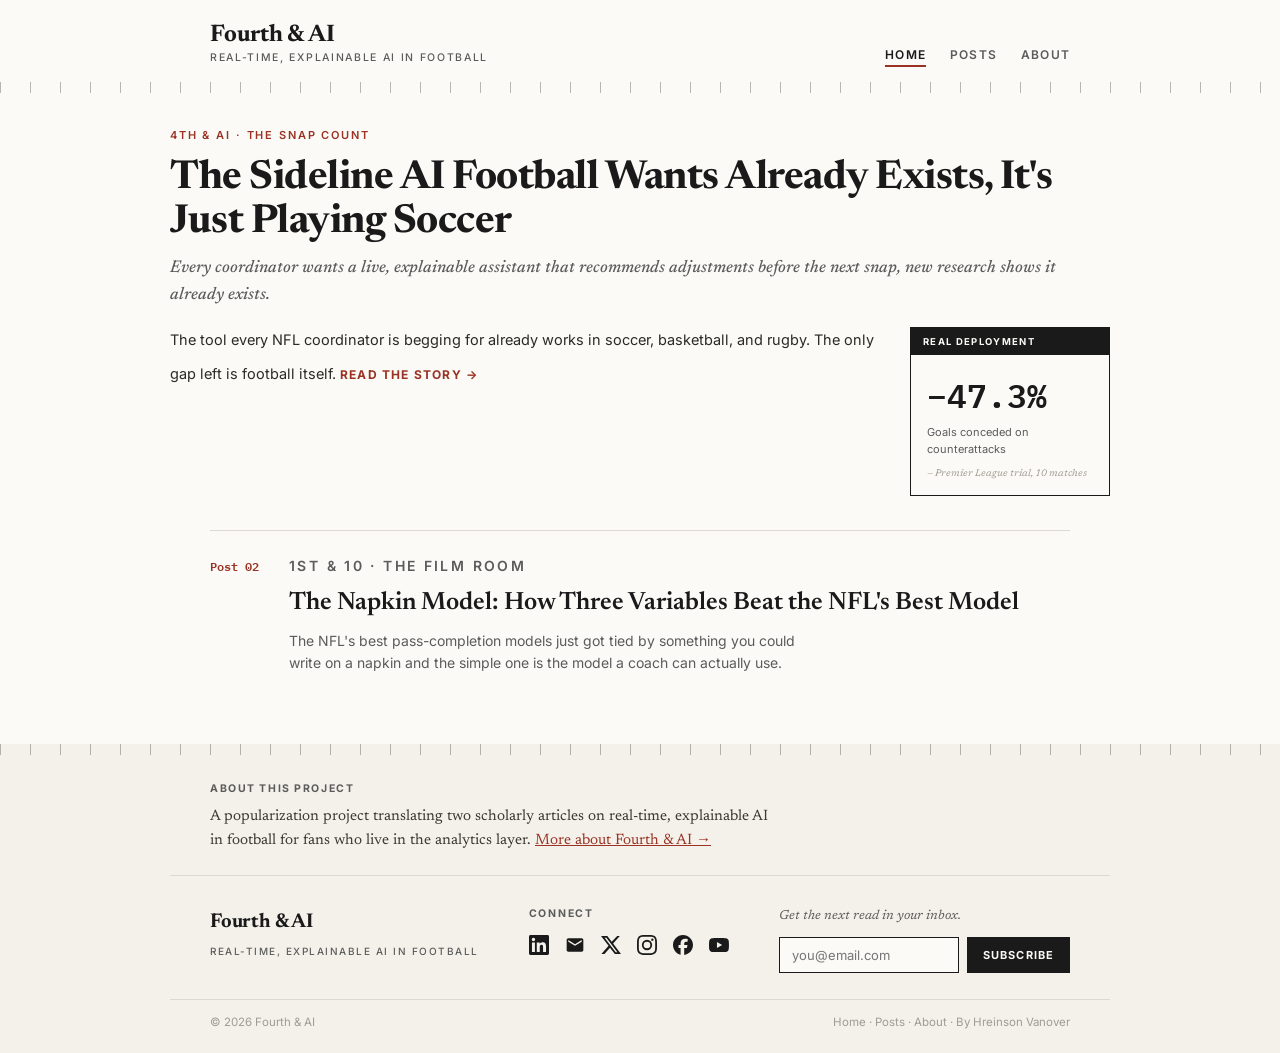
==== commit a6afab38: "Small changes" ====
--- a/index.html
+++ b/index.html
@@ -40,11 +40,11 @@
         <a href="posts/play-prediction.html">The Sideline AI Football Wants Already Exists, It's Just Playing Soccer</a>
       </h1>
       <p class="dek">
-        Every coordinator wants a live, explainable assistant that recommends adjustments before the next snap — and new research shows it already exists.
+        Every coordinator wants a live, explainable assistant that recommends adjustments before the next snap, new research shows it already exists.
       </p>
       <div class="hero__row">
         <div class="hero__copy">
-          The tool every NFL coordinator is begging for already works — in soccer, basketball, and rugby. The only gap left is football itself.
+          The tool every NFL coordinator is begging for already works in soccer, basketball, and rugby. The only gap left is football itself.
           <a class="read-link" href="posts/play-prediction.html">Read the story →</a>
         </div>
         <aside class="stat-card" aria-label="Key statistic">
@@ -66,7 +66,7 @@
             <a href="posts/explainable-ai.html">The Napkin Model: How Three Variables Beat the NFL's Best Model</a>
           </h2>
           <p>
-            The NFL's best pass-completion models just got tied by something you could write on a napkin — and the simple one is the model a coach can actually use.
+            The NFL's best pass-completion models just got tied by something you could write on a napkin and the simple one is the model a coach can actually use.
           </p>
         </div>
       </div>
